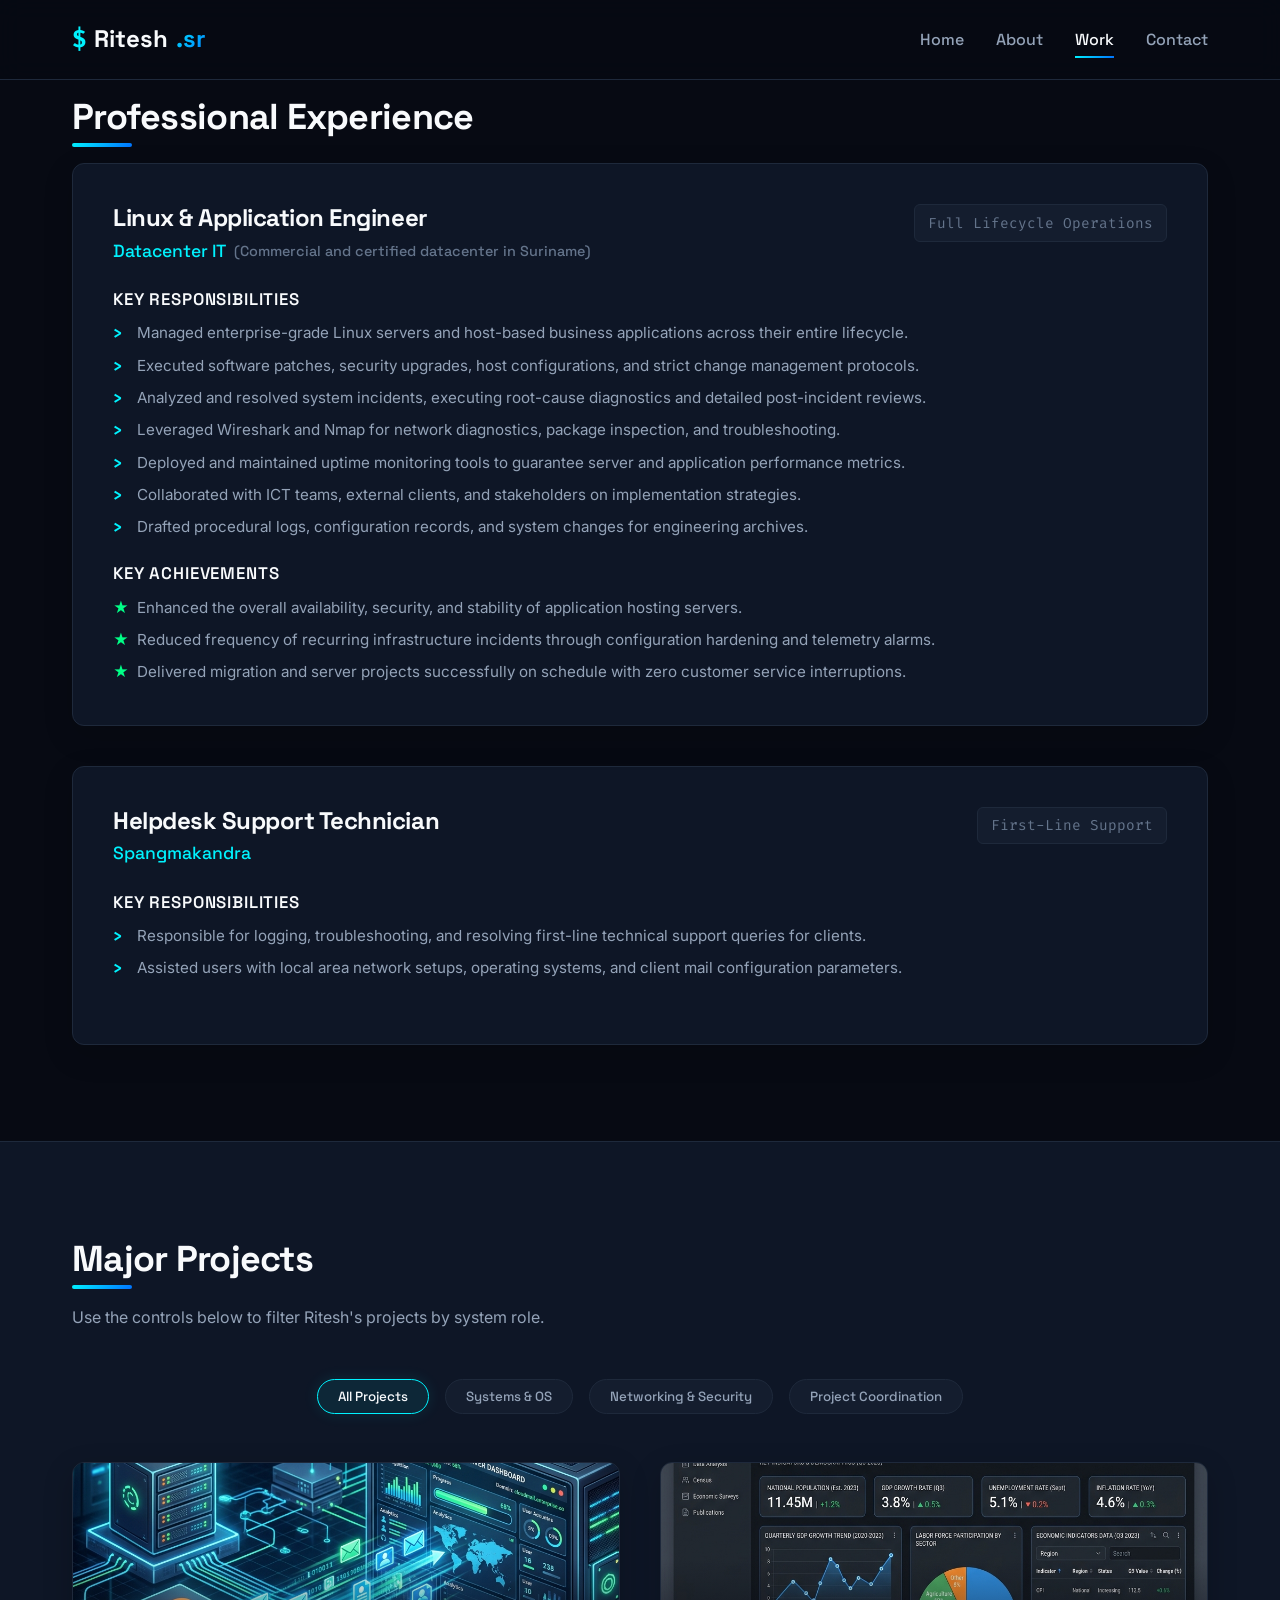
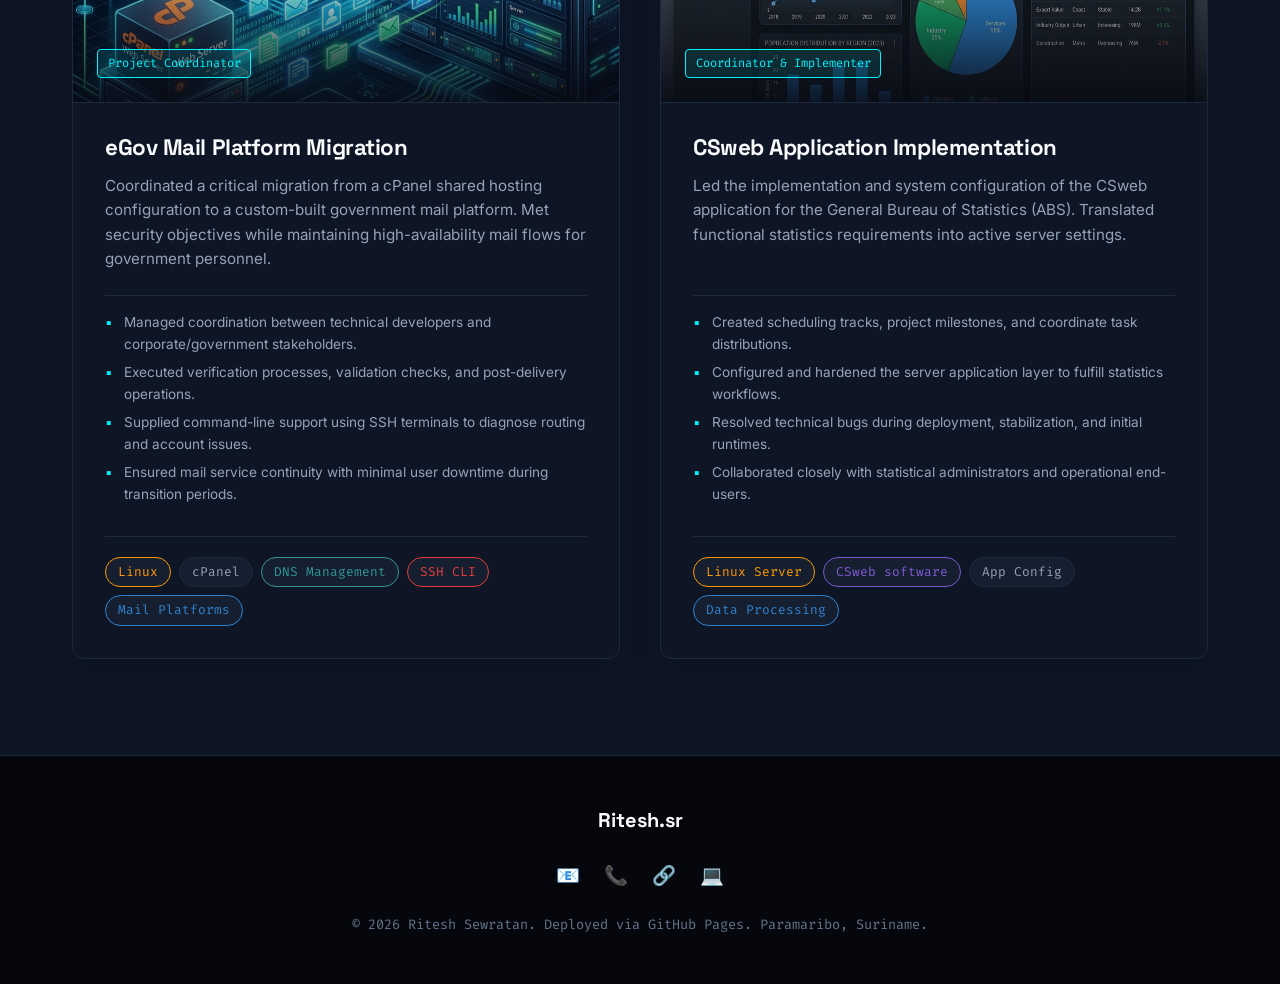
==== work.html @ e4416cd2 "Add files via upload" ====
<!DOCTYPE html>
<html lang="en">
<head>
  <meta charset="UTF-8">
  <meta name="viewport" content="width=device-width, initial-scale=1.0">
  <meta name="description" content="Explore Ritesh Sewratan's projects and work experience as a Linux Engineer, including eGov mail migrations and CSweb application deployments.">
  <title>Projects & Experience | Ritesh Sewratan</title>
  <link rel="stylesheet" href="./css/main.css">
  <link rel="stylesheet" href="./css/work.css">
  <script src="./js/main.js" defer></script>
  <script src="./js/work.js" defer></script>
</head>
<body>

  <!-- Global Header -->
  <header class="header" id="global-header">
    <div class="container">
      <a href="./index.html" class="logo" id="logo-link">Ritesh<span>.sr</span></a>
      <nav class="navbar" id="main-nav">
        <ul class="nav-links" id="nav-links-list">
          <li><a href="./index.html" class="nav-link" id="nav-home">Home</a></li>
          <li><a href="./about.html" class="nav-link" id="nav-about">About</a></li>
          <li><a href="./work.html" class="nav-link active" id="nav-work">Work</a></li>
          <li><a href="./contact.html" class="nav-link" id="nav-contact">Contact</a></li>
        </ul>
        <button class="mobile-toggle" aria-label="Toggle Menu" id="mobile-menu-btn">
          <span></span>
          <span></span>
          <span></span>
        </button>
      </nav>
    </div>
  </header>

  <!-- Work Experience Section -->
  <section class="section" id="work-experience">
    <div class="container">
      <h2 id="experience-heading">Professional Experience</h2>
      
      <div class="experience-list" id="experience-cards-container">
        
        <!-- Datacenter IT Card -->
        <div class="experience-card fade-in-up" id="exp-datacenter">
          <div class="experience-header" id="exp-datacenter-hdr">
            <div class="experience-title-area">
              <h3>Linux & Application Engineer</h3>
              <div class="experience-company">Datacenter IT <span>(Commercial and certified datacenter in Suriname)</span></div>
            </div>
            <span class="experience-date">Full Lifecycle Operations</span>
          </div>
          
          <div class="experience-responsibilities" id="exp-datacenter-resp">
            <h4>Key Responsibilities</h4>
            <ul>
              <li>Managed enterprise-grade Linux servers and host-based business applications across their entire lifecycle.</li>
              <li>Executed software patches, security upgrades, host configurations, and strict change management protocols.</li>
              <li>Analyzed and resolved system incidents, executing root-cause diagnostics and detailed post-incident reviews.</li>
              <li>Leveraged Wireshark and Nmap for network diagnostics, package inspection, and troubleshooting.</li>
              <li>Deployed and maintained uptime monitoring tools to guarantee server and application performance metrics.</li>
              <li>Collaborated with ICT teams, external clients, and stakeholders on implementation strategies.</li>
              <li>Drafted procedural logs, configuration records, and system changes for engineering archives.</li>
            </ul>
          </div>

          <div class="experience-achievements" id="exp-datacenter-ach">
            <h4>Key Achievements</h4>
            <ul>
              <li>Enhanced the overall availability, security, and stability of application hosting servers.</li>
              <li>Reduced frequency of recurring infrastructure incidents through configuration hardening and telemetry alarms.</li>
              <li>Delivered migration and server projects successfully on schedule with zero customer service interruptions.</li>
            </ul>
          </div>
        </div>

        <!-- Spangmakandra Card -->
        <div class="experience-card fade-in-up" id="exp-spangmakandra">
          <div class="experience-header" id="exp-spangmakandra-hdr">
            <div class="experience-title-area">
              <h3>Helpdesk Support Technician</h3>
              <div class="experience-company">Spangmakandra</div>
            </div>
            <span class="experience-date">First-Line Support</span>
          </div>
          <div class="experience-responsibilities" id="exp-spangmakandra-resp">
            <h4>Key Responsibilities</h4>
            <ul>
              <li>Responsible for logging, troubleshooting, and resolving first-line technical support queries for clients.</li>
              <li>Assisted users with local area network setups, operating systems, and client mail configuration parameters.</li>
            </ul>
          </div>
        </div>

      </div>
    </div>
  </section>

  <!-- Projects Showcase Section -->
  <section class="section" id="projects-showcase">
    <div class="container">
      <h2>Major Projects</h2>
      <p id="projects-subtitle">Use the controls below to filter Ritesh's projects by system role.</p>

      <!-- Category Filter Navigation -->
      <div class="filter-container" id="project-filters">
        <button class="filter-btn active" data-filter="all" id="filter-all">All Projects</button>
        <button class="filter-btn" data-filter="systems" id="filter-systems">Systems & OS</button>
        <button class="filter-btn" data-filter="networking" id="filter-networking">Networking & Security</button>
        <button class="filter-btn" data-filter="management" id="filter-management">Project Coordination</button>
      </div>

      <!-- Projects Grid -->
      <div class="projects-grid" id="projects-grid">
        
        <!-- Project 1: eGov Migration -->
        <div class="project-card" data-categories="systems networking management" id="project-egov">
          <div class="project-img-wrapper">
            <img src="./img/project-egov-migration.png" alt="eGov Mail Platform Migration" id="project-egov-img">
            <div class="project-overlay">
              <span class="project-role-badge">Project Coordinator</span>
            </div>
          </div>
          <div class="project-info">
            <h3>eGov Mail Platform Migration</h3>
            <p class="project-desc">
              Coordinated a critical migration from a cPanel shared hosting configuration to a custom-built government mail platform. Met security objectives while maintaining high-availability mail flows for government personnel.
            </p>
            <ul class="project-responsibilities-list" id="project-egov-tasks">
              <li>Managed coordination between technical developers and corporate/government stakeholders.</li>
              <li>Executed verification processes, validation checks, and post-delivery operations.</li>
              <li>Supplied command-line support using SSH terminals to diagnose routing and account issues.</li>
              <li>Ensured mail service continuity with minimal user downtime during transition periods.</li>
            </ul>
            <div class="project-tech" id="project-egov-tags">
              <span class="badge linux">Linux</span>
              <span class="badge">cPanel</span>
              <span class="badge networking">DNS Management</span>
              <span class="badge security">SSH CLI</span>
              <span class="badge cloud">Mail Platforms</span>
            </div>
          </div>
        </div>

        <!-- Project 2: CSweb Application -->
        <div class="project-card" data-categories="systems management" id="project-csweb">
          <div class="project-img-wrapper">
            <img src="./img/project-csweb-app.png" alt="CSweb Application Implementation" id="project-csweb-img">
            <div class="project-overlay">
              <span class="project-role-badge">Coordinator & Implementer</span>
            </div>
          </div>
          <div class="project-info">
            <h3>CSweb Application Implementation</h3>
            <p class="project-desc">
              Led the implementation and system configuration of the CSweb application for the General Bureau of Statistics (ABS). Translated functional statistics requirements into active server settings.
            </p>
            <ul class="project-responsibilities-list" id="project-csweb-tasks">
              <li>Created scheduling tracks, project milestones, and coordinate task distributions.</li>
              <li>Configured and hardened the server application layer to fulfill statistics workflows.</li>
              <li>Resolved technical bugs during deployment, stabilization, and initial runtimes.</li>
              <li>Collaborated closely with statistical administrators and operational end-users.</li>
            </ul>
            <div class="project-tech" id="project-csweb-tags">
              <span class="badge linux">Linux Server</span>
              <span class="badge automation">CSweb software</span>
              <span class="badge">App Config</span>
              <span class="badge cloud">Data Processing</span>
            </div>
          </div>
        </div>

      </div>
    </div>
  </section>

  <!-- Global Footer -->
  <footer class="footer" id="global-footer">
    <div class="container footer-content">
      <div class="footer-logo" id="footer-logo-brand">Ritesh<span>.sr</span></div>
      <div class="footer-socials" id="footer-socials-list">
        <a href="mailto:sewratanritesh6@gmail.com" class="footer-social-link" title="Email" id="footer-email-link">📧</a>
        <a href="tel:+5978805892" class="footer-social-link" title="Phone" id="footer-phone-link">📞</a>
        <a href="#" class="footer-social-link" title="LinkedIn" id="footer-linkedin-link">🔗</a>
        <a href="#" class="footer-social-link" title="GitHub" id="footer-github-link">💻</a>
      </div>
      <div class="footer-copy" id="footer-copyright-text">
        &copy; 2026 Ritesh Sewratan. Deployed via GitHub Pages. Paramaribo, Suriname.
      </div>
    </div>
  </footer>

</body>
</html>
---- css/main.css ----
@import url('https://fonts.googleapis.com/css2?family=Fira+Code:wght@400;500;600;700&family=Inter:wght@300;400;500;600;700&family=Space+Grotesk:wght@400;500;600;700&display=swap');

:root {
  /* Color Palette */
  --bg-dark: #070a13;
  --bg-card: #0e1626;
  --bg-terminal: #05070c;
  --border-color: #1e293b;
  --border-glow: rgba(0, 242, 254, 0.15);
  
  --text-primary: #f8fafc;
  --text-secondary: #94a3b8;
  --text-muted: #64748b;
  
  --primary: #00f2fe;
  --primary-glow: rgba(0, 242, 254, 0.4);
  --secondary: #0072ff;
  --secondary-glow: rgba(0, 114, 255, 0.4);
  --accent-green: #00ff87;
  --accent-green-glow: rgba(0, 255, 135, 0.3);
  
  --gradient-cyber: linear-gradient(135deg, var(--primary) 0%, var(--secondary) 100%);
  --gradient-dark: linear-gradient(180deg, #0e1626 0%, #070a13 100%);
  
  /* Fonts */
  --font-sans: 'Inter', -apple-system, BlinkMacSystemFont, "Segoe UI", Roboto, sans-serif;
  --font-heading: 'Space Grotesk', var(--font-sans);
  --font-mono: 'Fira Code', monospace;
  
  /* Layout */
  --container-width: 1200px;
  --header-height: 80px;
  --border-radius: 12px;
  --transition-smooth: all 0.3s cubic-bezier(0.4, 0, 0.2, 1);
}

/* Base Reset */
*, *::before, *::after {
  box-sizing: border-box;
  margin: 0;
  padding: 0;
}

html {
  scroll-behavior: smooth;
  font-size: 16px;
}

body {
  background-color: var(--bg-dark);
  color: var(--text-primary);
  font-family: var(--font-sans);
  line-height: 1.6;
  overflow-x: hidden;
}

/* Scrollbar Customization */
::-webkit-scrollbar {
  width: 8px;
  height: 8px;
}

::-webkit-scrollbar-track {
  background: var(--bg-dark);
}

::-webkit-scrollbar-thumb {
  background: var(--border-color);
  border-radius: 4px;
}

::-webkit-scrollbar-thumb:hover {
  background: var(--primary);
}

/* Typography */
h1, h2, h3, h4, h5, h6 {
  font-family: var(--font-heading);
  font-weight: 700;
  line-height: 1.2;
  letter-spacing: -0.02em;
}

h1 {
  font-size: 3rem;
  margin-bottom: 1rem;
}

h2 {
  font-size: 2.25rem;
  margin-bottom: 1.5rem;
  position: relative;
  display: inline-block;
}

h2::after {
  content: '';
  position: absolute;
  left: 0;
  bottom: -8px;
  width: 60px;
  height: 4px;
  background: var(--gradient-cyber);
  border-radius: 2px;
}

h3 {
  font-size: 1.5rem;
  margin-bottom: 1rem;
}

p {
  color: var(--text-secondary);
  margin-bottom: 1.5rem;
}

a {
  color: var(--primary);
  text-decoration: none;
  transition: var(--transition-smooth);
}

a:hover {
  color: var(--text-primary);
}

ul {
  list-style: none;
}

/* Layout Utilities */
.container {
  max-width: var(--container-width);
  margin: 0 auto;
  padding: 0 2rem;
  width: 100%;
}

.section {
  padding: 6rem 0;
}

.grid-2 {
  display: grid;
  grid-template-columns: repeat(2, 1fr);
  gap: 3rem;
  align-items: center;
}

/* Global Header styling */
.header {
  position: fixed;
  top: 0;
  left: 0;
  width: 100%;
  height: var(--header-height);
  background-color: rgba(7, 10, 19, 0.85);
  backdrop-filter: blur(12px);
  -webkit-backdrop-filter: blur(12px);
  border-bottom: 1px solid var(--border-color);
  z-index: 1000;
  display: flex;
  align-items: center;
  transition: var(--transition-smooth);
}

.header.scrolled {
  height: 70px;
  box-shadow: 0 10px 30px rgba(0, 0, 0, 0.3);
}

.header .container {
  display: flex;
  justify-content: space-between;
  align-items: center;
}

.logo {
  font-family: var(--font-heading);
  font-size: 1.5rem;
  font-weight: 700;
  color: var(--text-primary);
  display: flex;
  align-items: center;
  gap: 0.5rem;
}

.logo span {
  background: var(--gradient-cyber);
  -webkit-background-clip: text;
  -webkit-text-fill-color: transparent;
}

.logo::before {
  content: '$ ';
  font-family: var(--font-mono);
  color: var(--primary);
}

.navbar {
  display: flex;
  align-items: center;
  gap: 2rem;
}

.nav-links {
  display: flex;
  gap: 2rem;
}

.nav-link {
  font-family: var(--font-heading);
  font-weight: 500;
  color: var(--text-secondary);
  position: relative;
  padding: 0.5rem 0;
}

.nav-link::after {
  content: '';
  position: absolute;
  left: 0;
  bottom: 0;
  width: 0;
  height: 2px;
  background: var(--gradient-cyber);
  transition: var(--transition-smooth);
}

.nav-link:hover, .nav-link.active {
  color: var(--text-primary);
}

.nav-link.active::after {
  width: 100%;
}

/* Mobile Toggle Hamburger */
.mobile-toggle {
  display: none;
  background: none;
  border: none;
  cursor: pointer;
  width: 30px;
  height: 20px;
  position: relative;
  z-index: 1100;
}

.mobile-toggle span {
  display: block;
  width: 100%;
  height: 2px;
  background-color: var(--text-primary);
  position: absolute;
  transition: var(--transition-smooth);
}

.mobile-toggle span:nth-child(1) { top: 0; }
.mobile-toggle span:nth-child(2) { top: 9px; }
.mobile-toggle span:nth-child(3) { top: 18px; }

.mobile-toggle.open span:nth-child(1) {
  transform: translateY(9px) rotate(45deg);
  background-color: var(--primary);
}

.mobile-toggle.open span:nth-child(2) {
  opacity: 0;
}

.mobile-toggle.open span:nth-child(3) {
  transform: translateY(-9px) rotate(-45deg);
  background-color: var(--primary);
}

/* Button UI */
.btn {
  display: inline-flex;
  align-items: center;
  justify-content: center;
  padding: 0.75rem 1.75rem;
  font-family: var(--font-heading);
  font-weight: 600;
  border-radius: var(--border-radius);
  transition: var(--transition-smooth);
  cursor: pointer;
  gap: 0.5rem;
  border: none;
}

.btn-primary {
  background: var(--gradient-cyber);
  color: #000;
  box-shadow: 0 4px 15px var(--primary-glow);
}

.btn-primary:hover {
  transform: translateY(-2px);
  box-shadow: 0 6px 20px var(--primary-glow), 0 0 10px rgba(0, 242, 254, 0.6);
  color: #000;
}

.btn-secondary {
  background: transparent;
  color: var(--text-primary);
  border: 1px solid var(--border-color);
}

.btn-secondary:hover {
  border-color: var(--primary);
  background: rgba(0, 242, 254, 0.05);
  box-shadow: 0 0 15px var(--border-glow);
}

.btn-accent {
  background: transparent;
  color: var(--accent-green);
  border: 1px solid var(--accent-green);
}

.btn-accent:hover {
  background: rgba(0, 255, 135, 0.1);
  box-shadow: 0 0 15px var(--accent-green-glow);
}

/* Badge list */
.badge-list {
  display: flex;
  flex-wrap: wrap;
  gap: 0.75rem;
  margin-top: 1rem;
}

.badge {
  font-family: var(--font-mono);
  font-size: 0.8rem;
  padding: 0.25rem 0.75rem;
  background-color: rgba(30, 41, 59, 0.5);
  border: 1px solid var(--border-color);
  color: var(--text-secondary);
  border-radius: 50px;
  display: inline-flex;
  align-items: center;
  gap: 0.4rem;
  transition: var(--transition-smooth);
}

.badge:hover {
  border-color: var(--primary);
  color: var(--text-primary);
  background-color: rgba(0, 242, 254, 0.05);
}

.badge.linux { border-color: #ff9900; color: #ff9900; }
.badge.security { border-color: #e53e3e; color: #e53e3e; }
.badge.cloud { border-color: #3182ce; color: #3182ce; }
.badge.networking { border-color: #319795; color: #319795; }
.badge.automation { border-color: #805ad5; color: #805ad5; }

/* Global Footer styling */
.footer {
  background-color: var(--bg-terminal);
  border-top: 1px solid var(--border-color);
  padding: 3rem 0;
  text-align: center;
}

.footer-content {
  display: flex;
  flex-direction: column;
  align-items: center;
  gap: 1.5rem;
}

.footer-logo {
  font-family: var(--font-heading);
  font-size: 1.25rem;
  font-weight: 700;
  color: var(--text-primary);
}

.footer-socials {
  display: flex;
  gap: 1.5rem;
}

.footer-social-link {
  color: var(--text-muted);
  font-size: 1.2rem;
  transition: var(--transition-smooth);
}

.footer-social-link:hover {
  color: var(--primary);
  transform: translateY(-2px);
}

.footer-copy {
  color: var(--text-muted);
  font-size: 0.85rem;
  font-family: var(--font-mono);
}

/* Animations helper classes */
.fade-in-up {
  opacity: 0;
  transform: translateY(20px);
  transition: opacity 0.6s ease-out, transform 0.6s ease-out;
}

.fade-in-up.active {
  opacity: 1;
  transform: translateY(0);
}

/* Media Queries for responsive design */
@media (max-width: 992px) {
  h1 { font-size: 2.5rem; }
  h2 { font-size: 2rem; }
  .grid-2 {
    grid-template-columns: 1fr;
    gap: 3rem;
  }
  .section {
    padding: 4rem 0;
  }
}

@media (max-width: 768px) {
  .mobile-toggle {
    display: block;
  }
  
  .nav-links {
    position: fixed;
    top: 0;
    right: -100%;
    width: 280px;
    height: 100vh;
    background-color: rgba(14, 22, 38, 0.98);
    border-left: 1px solid var(--border-color);
    box-shadow: -10px 0 30px rgba(0, 0, 0, 0.5);
    flex-direction: column;
    padding: 100px 2rem 2rem;
    transition: var(--transition-smooth);
    z-index: 1000;
  }
  
  .nav-links.open {
    right: 0;
  }
  
  .nav-link {
    font-size: 1.25rem;
    width: fit-content;
  }
}

@media (max-width: 480px) {
  h1 { font-size: 2rem; }
  h2 { font-size: 1.75rem; }
  .container {
    padding: 0 1.5rem;
  }
  .btn {
    width: 100%;
  }
}

/* Terminal Widget styles */
.cmd-term { color: var(--primary); font-weight: 600; font-family: var(--font-mono); }
.hl-term { color: var(--accent-green); font-weight: bold; font-family: var(--font-mono); }
.primary-term { color: var(--secondary); font-weight: 500; font-family: var(--font-mono); }
.err-term { color: #ef4444; font-weight: 600; font-family: var(--font-mono); }

.terminal-wrapper {
  background: var(--bg-terminal);
  border: 1px solid var(--border-color);
  border-radius: var(--border-radius);
  padding: 1.5rem;
  font-family: var(--font-mono);
  font-size: 0.85rem;
  box-shadow: 0 15px 45px rgba(0, 0, 0, 0.4);
  height: 380px;
  display: flex;
  flex-direction: column;
  position: relative;
  cursor: text;
}
.terminal-body {
  flex-grow: 1;
  overflow-y: auto;
  display: flex;
  flex-direction: column;
}
.terminal-hidden-input {
  position: absolute;
  left: -9999px;
  opacity: 0;
}
.terminal-input-prompt::before {
  content: 'guest@ritesh-sewratan:~$ ';
  color: var(--primary);
}

/* Home Competencies Section */
.highlight-section {
  background-color: var(--bg-card);
  border-top: 1px solid var(--border-color);
  border-bottom: 1px solid var(--border-color);
}
.competencies-intro {
  max-width: 600px;
  margin-bottom: 3rem;
}
.competencies-grid {
  display: grid;
  grid-template-columns: repeat(auto-fit, minmax(280px, 1fr));
  gap: 2rem;
}
.competency-card {
  background: var(--bg-dark);
  border: 1px solid var(--border-color);
  border-radius: var(--border-radius);
  padding: 2rem;
  transition: var(--transition-smooth);
}
.competency-card:hover {
  border-color: var(--primary);
  transform: translateY(-5px);
  box-shadow: 0 10px 25px rgba(0, 242, 254, 0.05);
}
.competency-icon {
  font-size: 2rem;
  margin-bottom: 1rem;
}
.competency-icon.linux { color: #ff9900; }
.competency-icon.network { color: var(--primary); }
.competency-icon.sec { color: var(--accent-green); }
.competency-text {
  font-size: 0.95rem;
  margin-bottom: 0;
}

/* Callout Section */
.callout-content {
  display: flex;
  flex-direction: column;
  align-items: center;
  text-align: center;
  gap: 2rem;
}
.callout-desc {
  max-width: 600px;
  margin-bottom: 0;
}
.callout-actions {
  display: flex;
  gap: 1rem;
  flex-wrap: wrap;
  justify-content: center;
  margin-top: 1rem;
}
---- css/work.css ----
/* Work Page Specific Styles */

/* Experience Section styling */
.experience-list {
  display: flex;
  flex-direction: column;
  gap: 2.5rem;
}

.experience-card {
  background: var(--bg-card);
  border: 1px solid var(--border-color);
  border-radius: var(--border-radius);
  padding: 2.5rem;
  box-shadow: 0 10px 30px rgba(0, 0, 0, 0.15);
  position: relative;
  transition: var(--transition-smooth);
}

.experience-card:hover {
  border-color: var(--primary-glow);
  box-shadow: 0 10px 30px rgba(0, 242, 254, 0.05);
  transform: translateY(-3px);
}

.experience-header {
  display: flex;
  justify-content: space-between;
  align-items: flex-start;
  margin-bottom: 1.5rem;
  flex-wrap: wrap;
  gap: 1rem;
}

.experience-title-area h3 {
  font-size: 1.5rem;
  margin-bottom: 0.25rem;
}

.experience-company {
  font-family: var(--font-heading);
  font-weight: 500;
  color: var(--primary);
  font-size: 1.1rem;
  display: flex;
  align-items: center;
  gap: 0.5rem;
}

.experience-company span {
  color: var(--text-muted);
  font-size: 0.9rem;
}

.experience-date {
  font-family: var(--font-mono);
  color: var(--text-muted);
  font-size: 0.9rem;
  background: rgba(30, 41, 59, 0.4);
  padding: 0.4rem 0.8rem;
  border-radius: 6px;
  border: 1px solid var(--border-color);
}

.experience-responsibilities {
  margin-bottom: 1.5rem;
}

.experience-responsibilities h4, .experience-achievements h4 {
  font-family: var(--font-heading);
  font-size: 1.05rem;
  font-weight: 600;
  color: var(--text-primary);
  margin-bottom: 0.75rem;
  text-transform: uppercase;
  letter-spacing: 0.05em;
}

.experience-responsibilities ul {
  list-style: none;
  display: flex;
  flex-direction: column;
  gap: 0.5rem;
}

.experience-responsibilities li {
  position: relative;
  padding-left: 1.5rem;
  font-size: 0.95rem;
  color: var(--text-secondary);
}

.experience-responsibilities li::before {
  content: '>';
  font-family: var(--font-mono);
  position: absolute;
  left: 0;
  color: var(--primary);
  font-weight: 700;
}

.experience-achievements ul {
  list-style: none;
  display: flex;
  flex-direction: column;
  gap: 0.5rem;
}

.experience-achievements li {
  position: relative;
  padding-left: 1.5rem;
  font-size: 0.95rem;
  color: var(--text-secondary);
}

.experience-achievements li::before {
  content: '★';
  position: absolute;
  left: 0;
  color: var(--accent-green);
}

/* Projects Filtering Navigation */
.filter-container {
  display: flex;
  justify-content: center;
  gap: 1rem;
  margin-bottom: 3rem;
  flex-wrap: wrap;
}

.filter-btn {
  background: rgba(30, 41, 59, 0.4);
  border: 1px solid var(--border-color);
  color: var(--text-secondary);
  padding: 0.5rem 1.25rem;
  border-radius: 50px;
  font-family: var(--font-heading);
  font-weight: 500;
  cursor: pointer;
  transition: var(--transition-smooth);
}

.filter-btn:hover, .filter-btn.active {
  border-color: var(--primary);
  color: var(--text-primary);
  background: rgba(0, 242, 254, 0.08);
  box-shadow: 0 0 15px rgba(0, 242, 254, 0.1);
}

/* Project Cards Grid */
.projects-grid {
  display: grid;
  grid-template-columns: repeat(2, 1fr);
  gap: 2.5rem;
}

.project-card {
  background: var(--bg-card);
  border: 1px solid var(--border-color);
  border-radius: var(--border-radius);
  overflow: hidden;
  box-shadow: 0 10px 30px rgba(0, 0, 0, 0.2);
  transition: var(--transition-smooth);
  display: flex;
  flex-direction: column;
  opacity: 1;
  transform: scale(1);
}

.project-card.hidden {
  display: none;
  opacity: 0;
  transform: scale(0.9);
}

.project-card:hover {
  border-color: var(--primary);
  transform: translateY(-5px);
  box-shadow: 0 15px 35px rgba(0, 242, 254, 0.08);
}

.project-img-wrapper {
  height: 240px;
  overflow: hidden;
  position: relative;
  background-color: #0c101b;
  border-bottom: 1px solid var(--border-color);
}

.project-img-wrapper img {
  width: 100%;
  height: 100%;
  object-fit: cover;
  transition: var(--transition-smooth);
}

.project-card:hover .project-img-wrapper img {
  transform: scale(1.05);
}

.project-overlay {
  position: absolute;
  top: 0;
  left: 0;
  width: 100%;
  height: 100%;
  background: linear-gradient(180deg, rgba(7, 10, 19, 0) 40%, rgba(7, 10, 19, 0.9) 100%);
  display: flex;
  align-items: flex-end;
  padding: 1.5rem;
}

.project-role-badge {
  font-family: var(--font-mono);
  font-size: 0.75rem;
  color: var(--primary);
  background: rgba(0, 242, 254, 0.1);
  border: 1px solid var(--primary);
  padding: 0.25rem 0.6rem;
  border-radius: 4px;
}

.project-info {
  padding: 2rem;
  display: flex;
  flex-direction: column;
  flex-grow: 1;
}

.project-info h3 {
  font-size: 1.4rem;
  margin-bottom: 0.75rem;
  color: var(--text-primary);
}

.project-desc {
  font-size: 0.95rem;
  color: var(--text-secondary);
  margin-bottom: 1.5rem;
  flex-grow: 1;
}

.project-responsibilities-list {
  list-style: none;
  margin-bottom: 1.5rem;
  border-top: 1px solid var(--border-color);
  padding-top: 1rem;
}

.project-responsibilities-list li {
  font-size: 0.85rem;
  color: var(--text-secondary);
  position: relative;
  padding-left: 1.2rem;
  margin-bottom: 0.4rem;
}

.project-responsibilities-list li::before {
  content: '▪';
  position: absolute;
  left: 0;
  color: var(--primary);
}

.project-tech {
  display: flex;
  flex-wrap: wrap;
  gap: 0.5rem;
  border-top: 1px solid var(--border-color);
  padding-top: 1.25rem;
}

/* Media Queries */
@media (max-width: 992px) {
  .projects-grid {
    grid-template-columns: 1fr;
    gap: 2rem;
  }
}

@media (max-width: 768px) {
  .experience-card {
    padding: 1.5rem;
  }
  
  .experience-header {
    flex-direction: column;
    align-items: flex-start;
  }
  
  .experience-date {
    align-self: flex-start;
  }
}

#projects-showcase {
  background-color: var(--bg-card);
  border-top: 1px solid var(--border-color);
}

#projects-subtitle {
  margin-bottom: 3rem;
}
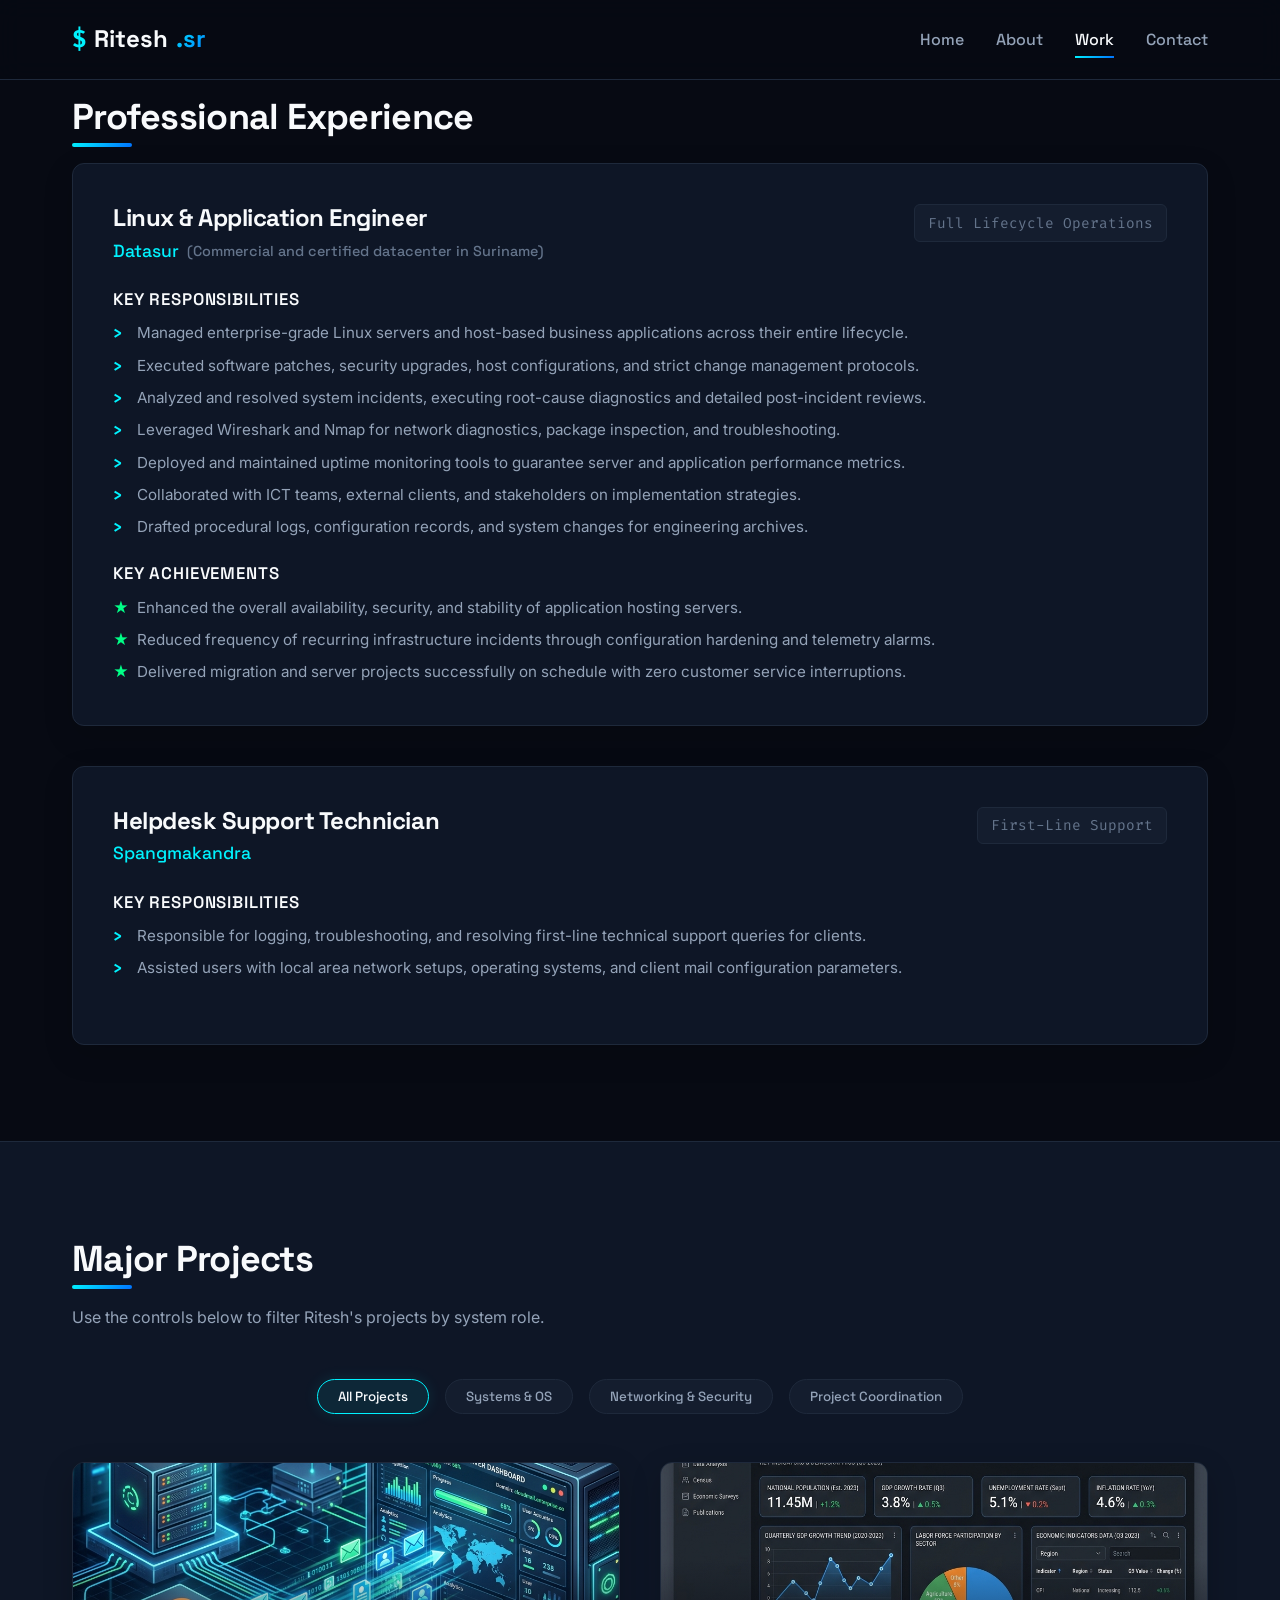
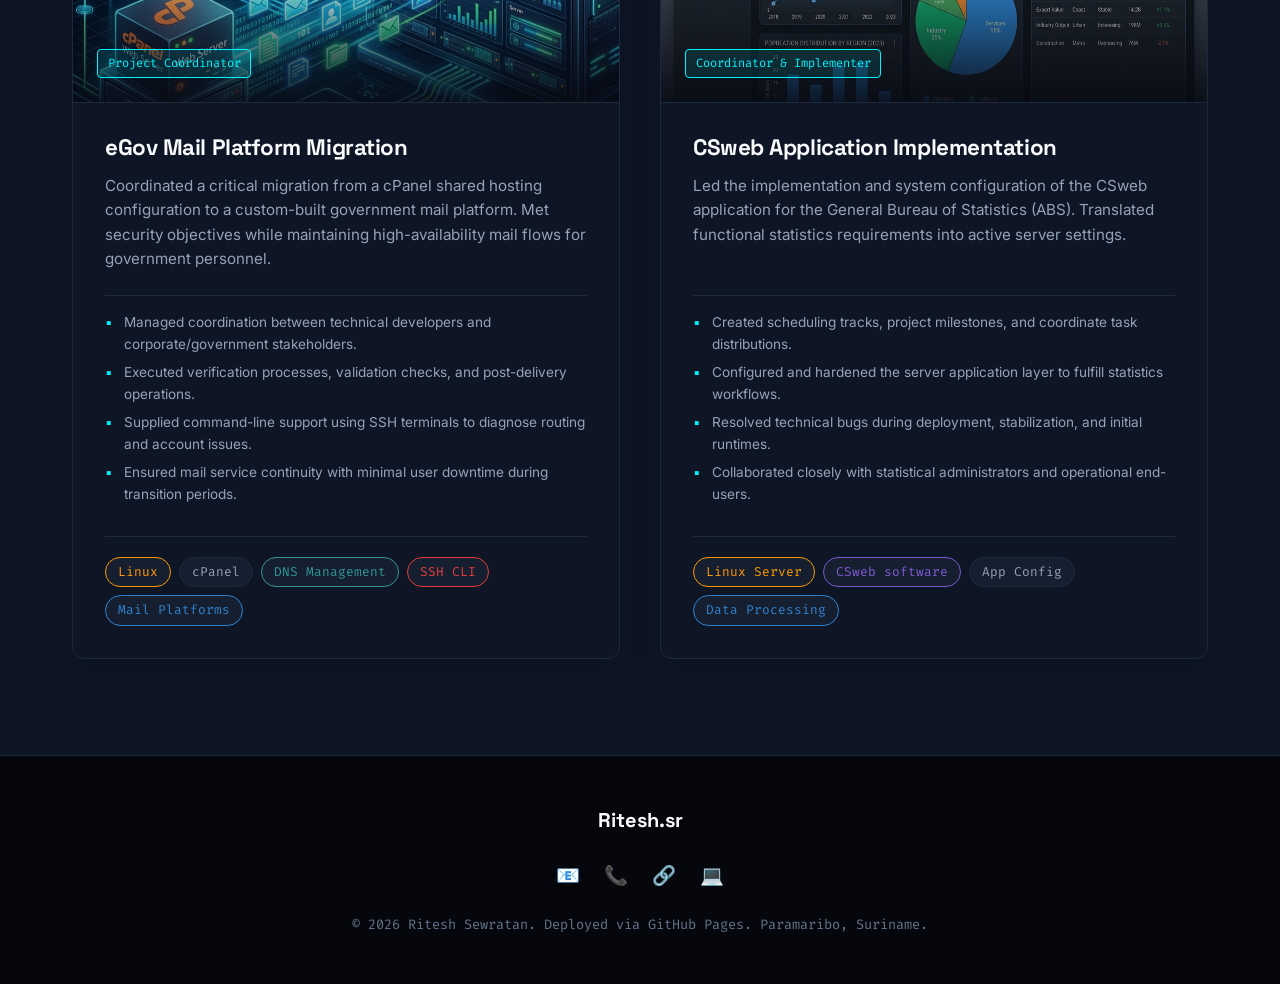
==== commit 86ac8276: "Update work.html" ====
--- a/work.html
+++ b/work.html
@@ -44,7 +44,7 @@
           <div class="experience-header" id="exp-datacenter-hdr">
             <div class="experience-title-area">
               <h3>Linux & Application Engineer</h3>
-              <div class="experience-company">Datacenter IT <span>(Commercial and certified datacenter in Suriname)</span></div>
+              <div class="experience-company">Datasur <span>(Commercial and certified datacenter in Suriname)</span></div>
             </div>
             <span class="experience-date">Full Lifecycle Operations</span>
           </div>
